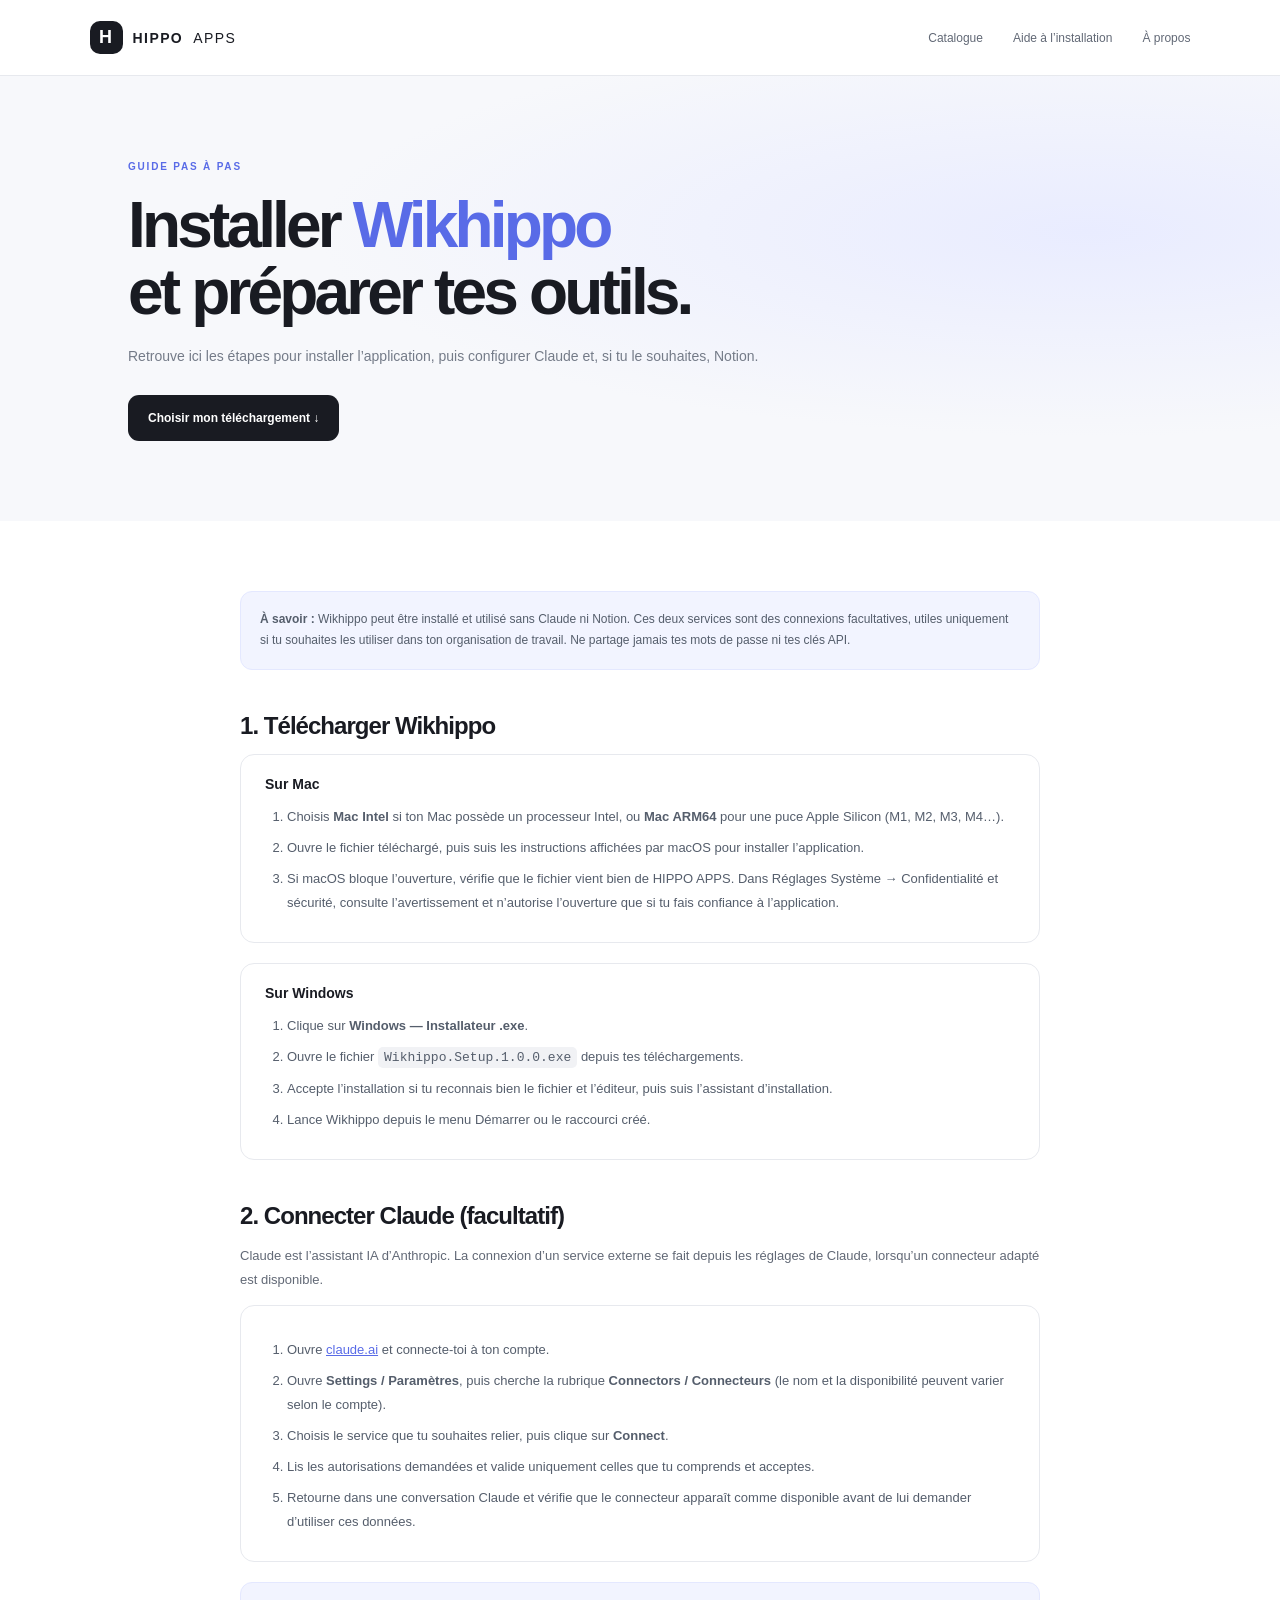
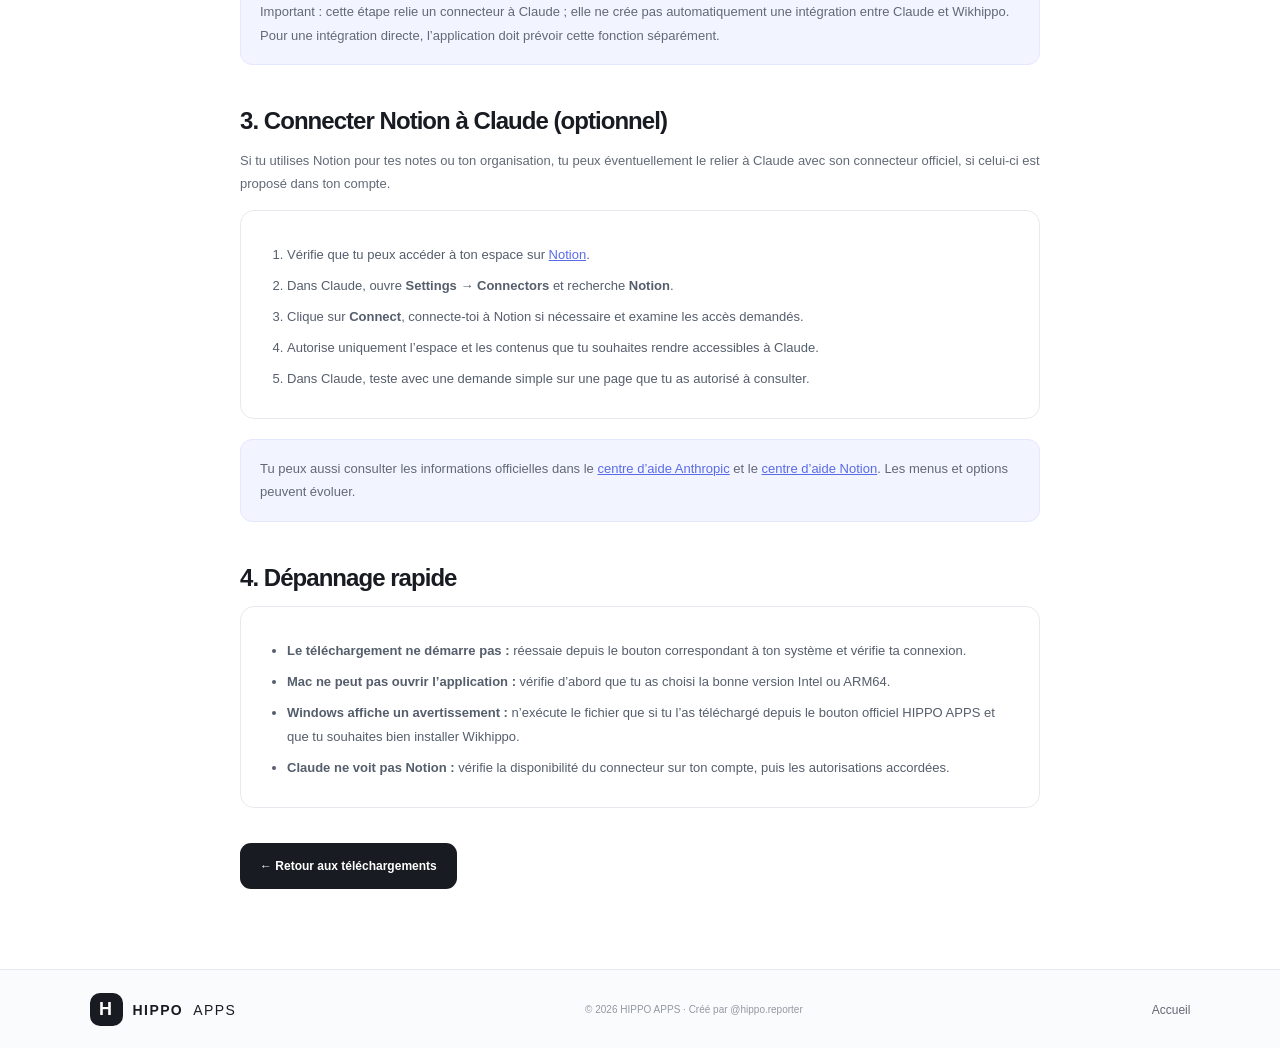
==== installation.html @ 36563f08 "Add files via upload" ====
<!doctype html><html lang="fr"><head><meta charset="utf-8"><meta name="viewport" content="width=device-width,initial-scale=1"><meta name="theme-color" content="#f6f7f9"><meta name="description" content="Guide d’installation de Wikhippo et de connexion facultative à Claude et Notion."><title>Aide à l’installation — HIPPO APPS</title><link rel="icon" href="assets/favicon.svg"><link rel="stylesheet" href="styles.css"></head><body>
<header><a class="brand" href="index.html"><i>H</i> HIPPO <b>APPS</b></a><nav><a href="index.html#catalogue">Catalogue</a><a href="installation.html">Aide à l’installation</a><a href="index.html#apropos">À propos</a></nav><button id="menu" aria-label="Menu">☰</button></header>
<main class="help-page"><section class="help-hero"><label>GUIDE PAS À PAS</label><h1>Installer <em>Wikhippo</em><br>et préparer tes outils.</h1><p>Retrouve ici les étapes pour installer l’application, puis configurer Claude et, si tu le souhaites, Notion.</p><a class="cta" href="index.html#catalogue">Choisir mon téléchargement ↓</a></section>
<section class="help-content"><div class="help-note"><strong>À savoir :</strong> Wikhippo peut être installé et utilisé sans Claude ni Notion. Ces deux services sont des connexions facultatives, utiles uniquement si tu souhaites les utiliser dans ton organisation de travail. Ne partage jamais tes mots de passe ni tes clés API.</div>
<h2>1. Télécharger Wikhippo</h2><div class="help-step"><b>Sur Mac</b><ol><li>Choisis <strong>Mac Intel</strong> si ton Mac possède un processeur Intel, ou <strong>Mac ARM64</strong> pour une puce Apple Silicon (M1, M2, M3, M4…).</li><li>Ouvre le fichier téléchargé, puis suis les instructions affichées par macOS pour installer l’application.</li><li>Si macOS bloque l’ouverture, vérifie que le fichier vient bien de HIPPO APPS. Dans Réglages Système → Confidentialité et sécurité, consulte l’avertissement et n’autorise l’ouverture que si tu fais confiance à l’application.</li></ol></div><div class="help-step"><b>Sur Windows</b><ol><li>Clique sur <strong>Windows — Installateur .exe</strong>.</li><li>Ouvre le fichier <code>Wikhippo.Setup.1.0.0.exe</code> depuis tes téléchargements.</li><li>Accepte l’installation si tu reconnais bien le fichier et l’éditeur, puis suis l’assistant d’installation.</li><li>Lance Wikhippo depuis le menu Démarrer ou le raccourci créé.</li></ol></div>
<h2>2. Connecter Claude (facultatif)</h2><p>Claude est l’assistant IA d’Anthropic. La connexion d’un service externe se fait depuis les réglages de Claude, lorsqu’un connecteur adapté est disponible.</p><div class="help-step"><ol><li>Ouvre <a href="https://claude.ai/" target="_blank" rel="noopener">claude.ai</a> et connecte-toi à ton compte.</li><li>Ouvre <strong>Settings / Paramètres</strong>, puis cherche la rubrique <strong>Connectors / Connecteurs</strong> (le nom et la disponibilité peuvent varier selon le compte).</li><li>Choisis le service que tu souhaites relier, puis clique sur <strong>Connect</strong>.</li><li>Lis les autorisations demandées et valide uniquement celles que tu comprends et acceptes.</li><li>Retourne dans une conversation Claude et vérifie que le connecteur apparaît comme disponible avant de lui demander d’utiliser ces données.</li></ol></div><p class="help-note">Important : cette étape relie un connecteur à Claude ; elle ne crée pas automatiquement une intégration entre Claude et Wikhippo. Pour une intégration directe, l’application doit prévoir cette fonction séparément.</p>
<h2>3. Connecter Notion à Claude (optionnel)</h2><p>Si tu utilises Notion pour tes notes ou ton organisation, tu peux éventuellement le relier à Claude avec son connecteur officiel, si celui-ci est proposé dans ton compte.</p><div class="help-step"><ol><li>Vérifie que tu peux accéder à ton espace sur <a href="https://www.notion.so/" target="_blank" rel="noopener">Notion</a>.</li><li>Dans Claude, ouvre <strong>Settings → Connectors</strong> et recherche <strong>Notion</strong>.</li><li>Clique sur <strong>Connect</strong>, connecte-toi à Notion si nécessaire et examine les accès demandés.</li><li>Autorise uniquement l’espace et les contenus que tu souhaites rendre accessibles à Claude.</li><li>Dans Claude, teste avec une demande simple sur une page que tu as autorisé à consulter.</li></ol></div><p class="help-note">Tu peux aussi consulter les informations officielles dans le <a href="https://support.anthropic.com/" target="_blank" rel="noopener">centre d’aide Anthropic</a> et le <a href="https://www.notion.so/help" target="_blank" rel="noopener">centre d’aide Notion</a>. Les menus et options peuvent évoluer.</p>
<h2>4. Dépannage rapide</h2><div class="help-step"><ul><li><strong>Le téléchargement ne démarre pas :</strong> réessaie depuis le bouton correspondant à ton système et vérifie ta connexion.</li><li><strong>Mac ne peut pas ouvrir l’application :</strong> vérifie d’abord que tu as choisi la bonne version Intel ou ARM64.</li><li><strong>Windows affiche un avertissement :</strong> n’exécute le fichier que si tu l’as téléchargé depuis le bouton officiel HIPPO APPS et que tu souhaites bien installer Wikhippo.</li><li><strong>Claude ne voit pas Notion :</strong> vérifie la disponibilité du connecteur sur ton compte, puis les autorisations accordées.</li></ul></div>
<div class="help-bottom"><a class="cta" href="index.html#catalogue">← Retour aux téléchargements</a></div></section></main>
<footer><a class="brand" href="index.html"><i>H</i> HIPPO <b>APPS</b></a><span>© <span id="year"></span> HIPPO APPS · Créé par @hippo.reporter</span><a href="index.html">Accueil</a></footer><script>document.querySelector('#year').textContent=new Date().getFullYear();document.querySelector('#menu').onclick=()=>document.querySelector('nav').classList.toggle('open');</script></body></html>
---- styles.css ----
:root{--ink:#191b22;--muted:#747b88;--line:#e7e9ee;--blue:#596be7;--bg:#f6f7f9;font-family:Inter,-apple-system,BlinkMacSystemFont,"Segoe UI",sans-serif;color:var(--ink)}*{box-sizing:border-box}body{margin:0;background:#fff}header{height:76px;padding:0 7%;display:flex;align-items:center;justify-content:space-between;border-bottom:1px solid var(--line);position:sticky;top:0;background:#ffffffed;backdrop-filter:blur(12px);z-index:4}.brand{color:var(--ink);font-size:14px;letter-spacing:.1em;font-weight:800;text-decoration:none;display:flex;align-items:center;gap:10px}.brand b{font-weight:400}.brand i{font-style:normal;background:var(--ink);color:#fff;border-radius:10px;width:33px;height:33px;display:grid;place-items:center;font-size:18px}nav{display:flex;gap:30px}nav a,footer>a{font-size:12px;color:#626976;text-decoration:none}nav a:hover,footer a:hover{color:var(--blue)}#menu{display:none;border:0;background:none;font-size:22px}.hero{padding:85px 10%;min-height:555px;display:grid;grid-template-columns:1fr 1fr;align-items:center;gap:5%;background:radial-gradient(ellipse at 80% 45%,#e9ecff,transparent 48%),linear-gradient(120deg,#fafbfc,#f1f3f8)}label{font-size:10px;font-weight:800;letter-spacing:.18em;color:var(--blue)}.hero h1{font-size:clamp(45px,5vw,70px);line-height:1.02;letter-spacing:-.065em;margin:20px 0}.hero h1 em{font-style:normal;color:var(--blue)}.hero p{font-size:15px;line-height:1.8;color:var(--muted);max-width:470px;margin-bottom:28px}.cta{display:inline-flex;gap:30px;background:var(--ink);color:white;text-decoration:none;padding:16px 20px;border-radius:11px;font-size:12px;font-weight:700}.cta:hover{background:var(--blue)}.hero small{display:block;color:#858b96;font-size:10px;margin-top:23px}.visual{height:330px;display:grid;place-items:center;position:relative}.mock{width:min(380px,95%);background:white;border:1px solid #e2e5ee;border-radius:18px;padding:0 18px 20px;box-shadow:0 25px 70px #303b7025;transform:rotate(-4deg)}.dots{height:45px;border-bottom:1px solid #eee;display:flex;align-items:center;color:#d2d5dd;font-size:9px}.dots span{margin:auto;color:#969ba7;letter-spacing:.15em}.mocktile{margin-top:18px;background:#eef0ff;border-radius:13px;padding:22px;display:flex;flex-direction:column;gap:8px}.mocktile i{font-style:normal;background:var(--blue);color:white;width:38px;height:38px;border-radius:11px;display:grid;place-items:center;font-size:20px;font-weight:bold}.mocktile b{font-size:13px}.mocktile small{color:#858b99}.mockrow{display:flex;gap:12px;margin-top:12px}.mockrow span{flex:1;padding:17px 10px;background:#f5f6f9;border-radius:10px;font-size:11px;font-weight:700}.tag{position:absolute;right:0;top:35px;background:#fff;color:#26966d;padding:12px 16px;border-radius:11px;box-shadow:0 10px 30px #2222;font-size:11px;font-weight:bold}.catalog{padding:85px 10%}.heading{display:flex;justify-content:space-between;align-items:end;gap:20px}.heading h2,.about h2{font-size:36px;letter-spacing:-.05em;margin:12px 0 8px}.heading p,.about p{font-size:13px;color:var(--muted);line-height:1.7;margin:0}.heading input{width:280px;padding:14px;border:1px solid var(--line);border-radius:10px;font:inherit;font-size:12px}.filters{display:flex;gap:8px;margin:32px 0 22px}.filters button{background:white;border:1px solid var(--line);border-radius:25px;padding:9px 15px;font-size:11px;color:#6c7380;cursor:pointer}.filters button.active,.filters button:hover{background:var(--ink);color:white}.grid{display:grid;grid-template-columns:repeat(3,1fr);gap:17px}.card{border:1px solid var(--line);border-radius:17px;padding:21px;min-height:255px;display:flex;flex-direction:column;transition:.2s}.card:hover{transform:translateY(-4px);box-shadow:0 15px 35px #2221}.cardtop{display:flex;justify-content:space-between}.appicon{width:50px;height:50px;border-radius:14px;background:#eef0ff;color:var(--blue);display:grid;place-items:center;font-size:22px;font-weight:800;overflow:hidden}.appicon img{width:100%;height:100%;object-fit:cover}.free{font-size:9px;color:#26966d;background:#eaf8f1;padding:6px 9px;border-radius:20px;height:max-content;font-weight:700}.card h3{font-size:17px;margin:18px 0 7px}.card p{font-size:11px;line-height:1.7;color:var(--muted);flex:1}.meta{font-size:10px;color:#9298a2;margin:8px 0 15px}.actions{display:flex;gap:8px}.actions button{flex:1;border:0;padding:11px;border-radius:8px;font-size:10px;font-weight:700;cursor:pointer}.details{background:#f0f1f5;color:#333}.download{background:var(--blue);color:white}.benefits{display:grid;grid-template-columns:repeat(3,1fr);gap:25px;padding:32px 10%;background:#f7f8fa;border-block:1px solid var(--line)}.benefits div{display:grid;grid-template-columns:35px 1fr;align-items:center;font-size:17px;color:var(--blue)}.benefits b{font-size:12px;color:var(--ink)}.benefits small{grid-column:2;font-size:10px;color:var(--muted);margin-top:4px}.about{padding:80px 10%;display:grid;grid-template-columns:85px 1fr auto;gap:28px;align-items:center}.bigicon{width:75px;height:75px;border-radius:22px;background:var(--ink);color:white;display:grid;place-items:center;font-size:38px;font-weight:800}.about p{max-width:520px;margin-top:12px}.about>a{font-size:11px;color:var(--blue);font-weight:700;text-decoration:none;white-space:nowrap}footer{padding:22px 7%;min-height:80px;background:#fafbfc;border-top:1px solid var(--line);display:flex;justify-content:space-between;align-items:center;gap:15px}footer span{font-size:10px;color:#9298a2}dialog{border:0;border-radius:18px;padding:30px;width:min(510px,calc(100% - 25px));box-shadow:0 25px 80px #1115}dialog::backdrop{background:#12182788;backdrop-filter:blur(4px)}.close{float:right;border:0;border-radius:50%;width:30px;height:30px;font-size:20px;cursor:pointer}.detailhead{display:flex;gap:15px;align-items:center;margin:20px 0}.detailhead h2{margin:0 0 5px}.detailhead p,.note{font-size:11px;color:var(--muted)}.detailtext{font-size:13px;line-height:1.8;color:#626a77}.downloads{display:grid;grid-template-columns:1fr 1fr;gap:10px;margin-top:20px}.downloads a{padding:14px;text-align:center;border-radius:9px;background:var(--blue);color:white;text-decoration:none;font-size:11px;font-weight:700}.downloads a.disabled{background:#eee;color:#999;pointer-events:none}@media(max-width:800px){.hero{grid-template-columns:1fr;padding:60px 7%}.visual{height:260px}.heading{align-items:start;flex-direction:column}.heading input{width:100%}.grid{grid-template-columns:repeat(2,1fr)}.about{grid-template-columns:75px 1fr}.about>a{grid-column:2}}@media(max-width:560px){header{height:65px}#menu{display:block}nav{display:none;position:absolute;top:64px;left:0;right:0;background:white;padding:20px 7%;flex-direction:column}nav.open{display:flex}.hero{padding:55px 7%}.hero h1{font-size:48px}.catalog{padding:60px 6%}.grid{grid-template-columns:1fr}.benefits{grid-template-columns:1fr;padding:28px 7%}.about{grid-template-columns:1fr;padding:55px 7%}.about>a{grid-column:auto}footer{padding:20px 7%;flex-wrap:wrap}footer span{width:100%;order:3}.downloads{grid-template-columns:1fr}}
/* Wikhippo branding, direct downloads and installation guide */
.appicon img{display:block;width:100%;height:100%;object-fit:cover;border-radius:inherit}.bigicon{overflow:hidden;background:#f0f1f5}.bigicon img{width:100%;height:100%;object-fit:cover}.help-cta{display:inline-block;margin:18px 0 0 15px;color:var(--blue);font-size:12px;font-weight:700;text-decoration:none}.downloads-three{grid-template-columns:repeat(3,1fr)}.downloads-three a{min-height:112px;display:flex;flex-direction:column;align-items:center;justify-content:center;gap:6px}.downloads-three a small{font-size:9px;font-weight:500;opacity:.85}.platform-icon{font-size:25px;line-height:1}.windows-mark{width:24px;height:24px;display:grid;grid-template-columns:1fr 1fr;grid-template-rows:1fr 1fr;gap:2px;transform:skewY(-5deg)}.windows-mark i{display:block;background:currentColor;opacity:.95}.downloads a .windows-mark{color:white}.help-page{background:#fff}.help-hero{padding:80px 10%;background:radial-gradient(ellipse at 85% 35%,#e9ecff,transparent 50%),#f7f8fb}.help-hero h1{font-size:clamp(42px,6vw,64px);line-height:1.05;letter-spacing:-.06em;margin:18px 0}.help-hero h1 em{font-style:normal;color:var(--blue)}.help-hero p{max-width:650px;color:var(--muted);font-size:14px;line-height:1.8;margin-bottom:25px}.help-content{max-width:850px;margin:0 auto;padding:55px 25px 80px}.help-content h2{font-size:24px;letter-spacing:-.04em;margin:42px 0 14px}.help-content p{font-size:13px;line-height:1.8;color:#626976}.help-step{border:1px solid var(--line);border-radius:14px;padding:20px 24px;margin:14px 0 20px;background:#fff}.help-step>b{font-size:14px}.help-step ol,.help-step ul{padding-left:22px;margin:12px 0 0}.help-step li{font-size:13px;line-height:1.85;color:#555e6c;margin:7px 0}.help-step a,.help-content a:not(.cta){color:var(--blue)}.help-note{padding:17px 19px;background:#f2f4ff;border:1px solid #e4e8ff;border-radius:12px;color:#555e6c;font-size:12px;line-height:1.8;margin:15px 0}.help-bottom{margin-top:35px}.help-bottom .cta{display:inline-flex}.help-content code{background:#f1f2f5;padding:3px 6px;border-radius:5px}@media(max-width:650px){.downloads-three{grid-template-columns:1fr}.help-hero{padding:55px 7%}.help-content{padding:35px 7%}.help-content h2{font-size:21px}.help-cta{display:block;margin:17px 0 0}.downloads-three a{min-height:90px}}
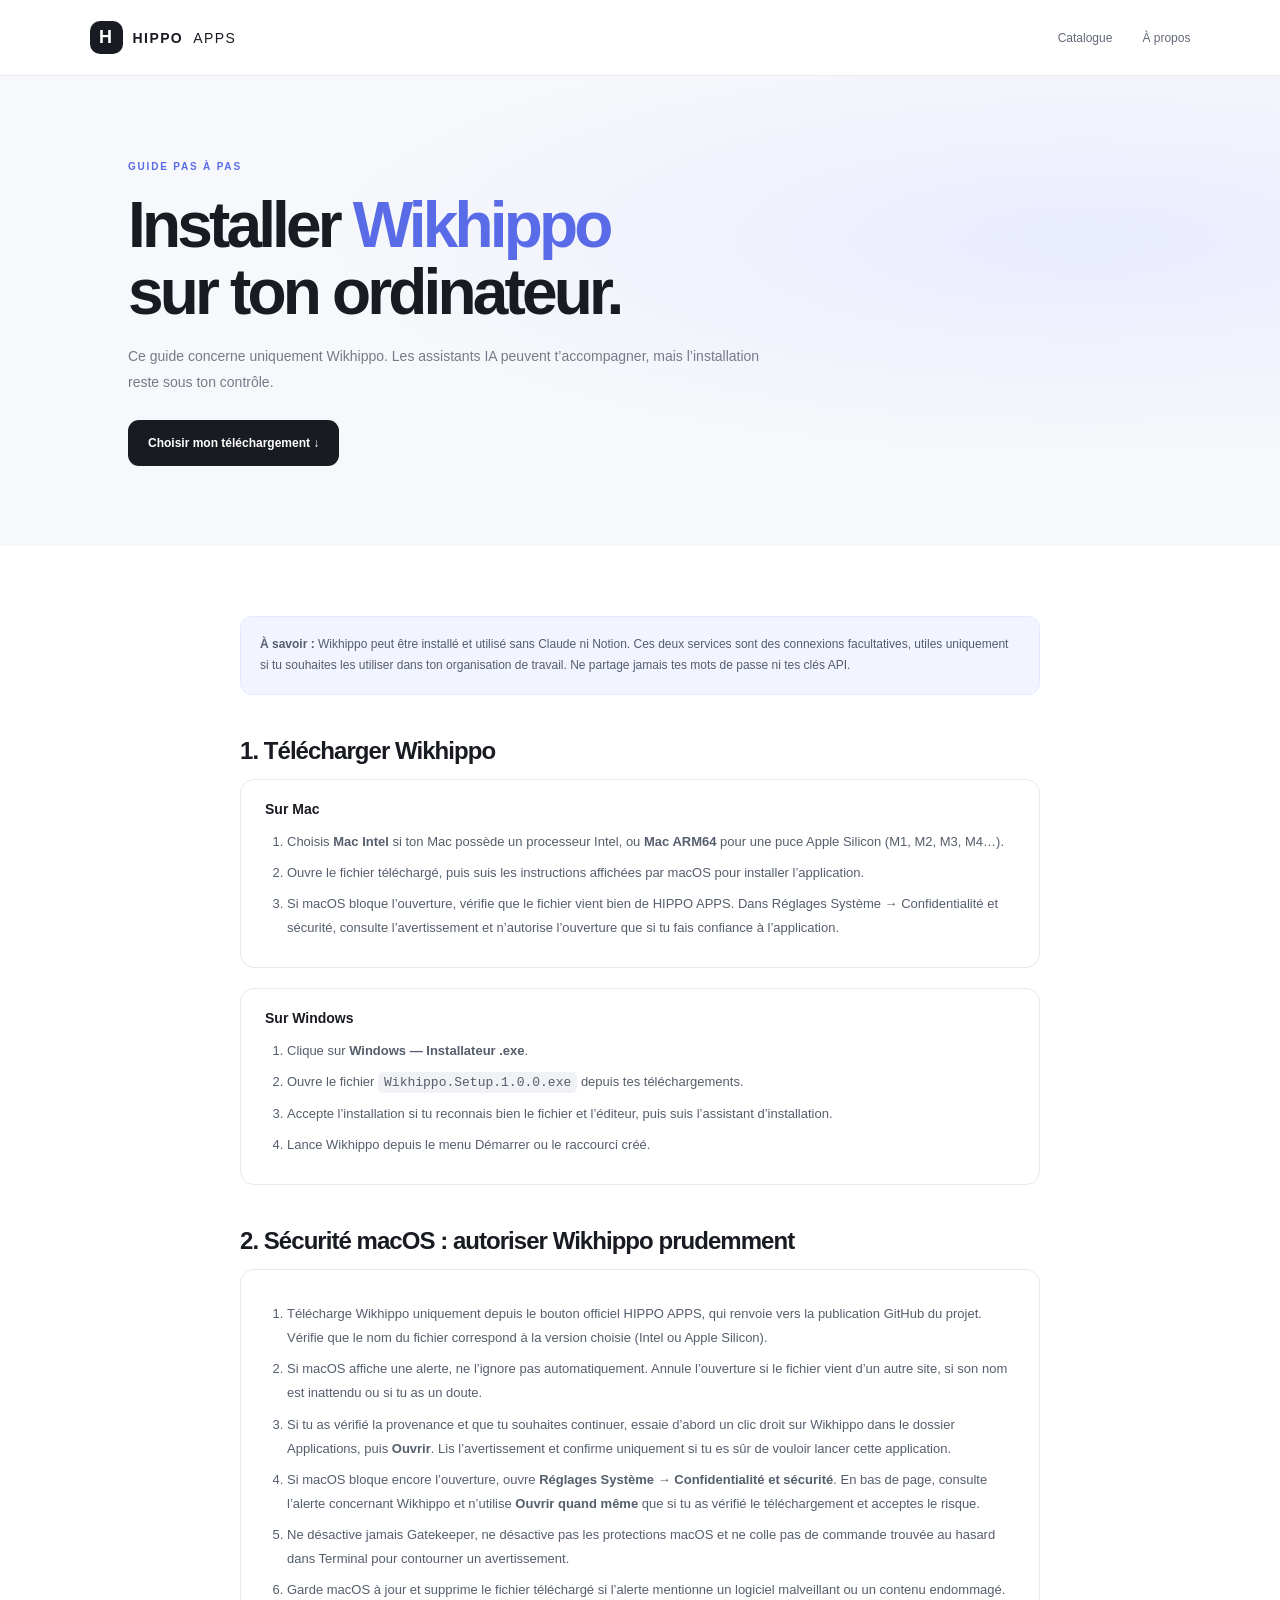
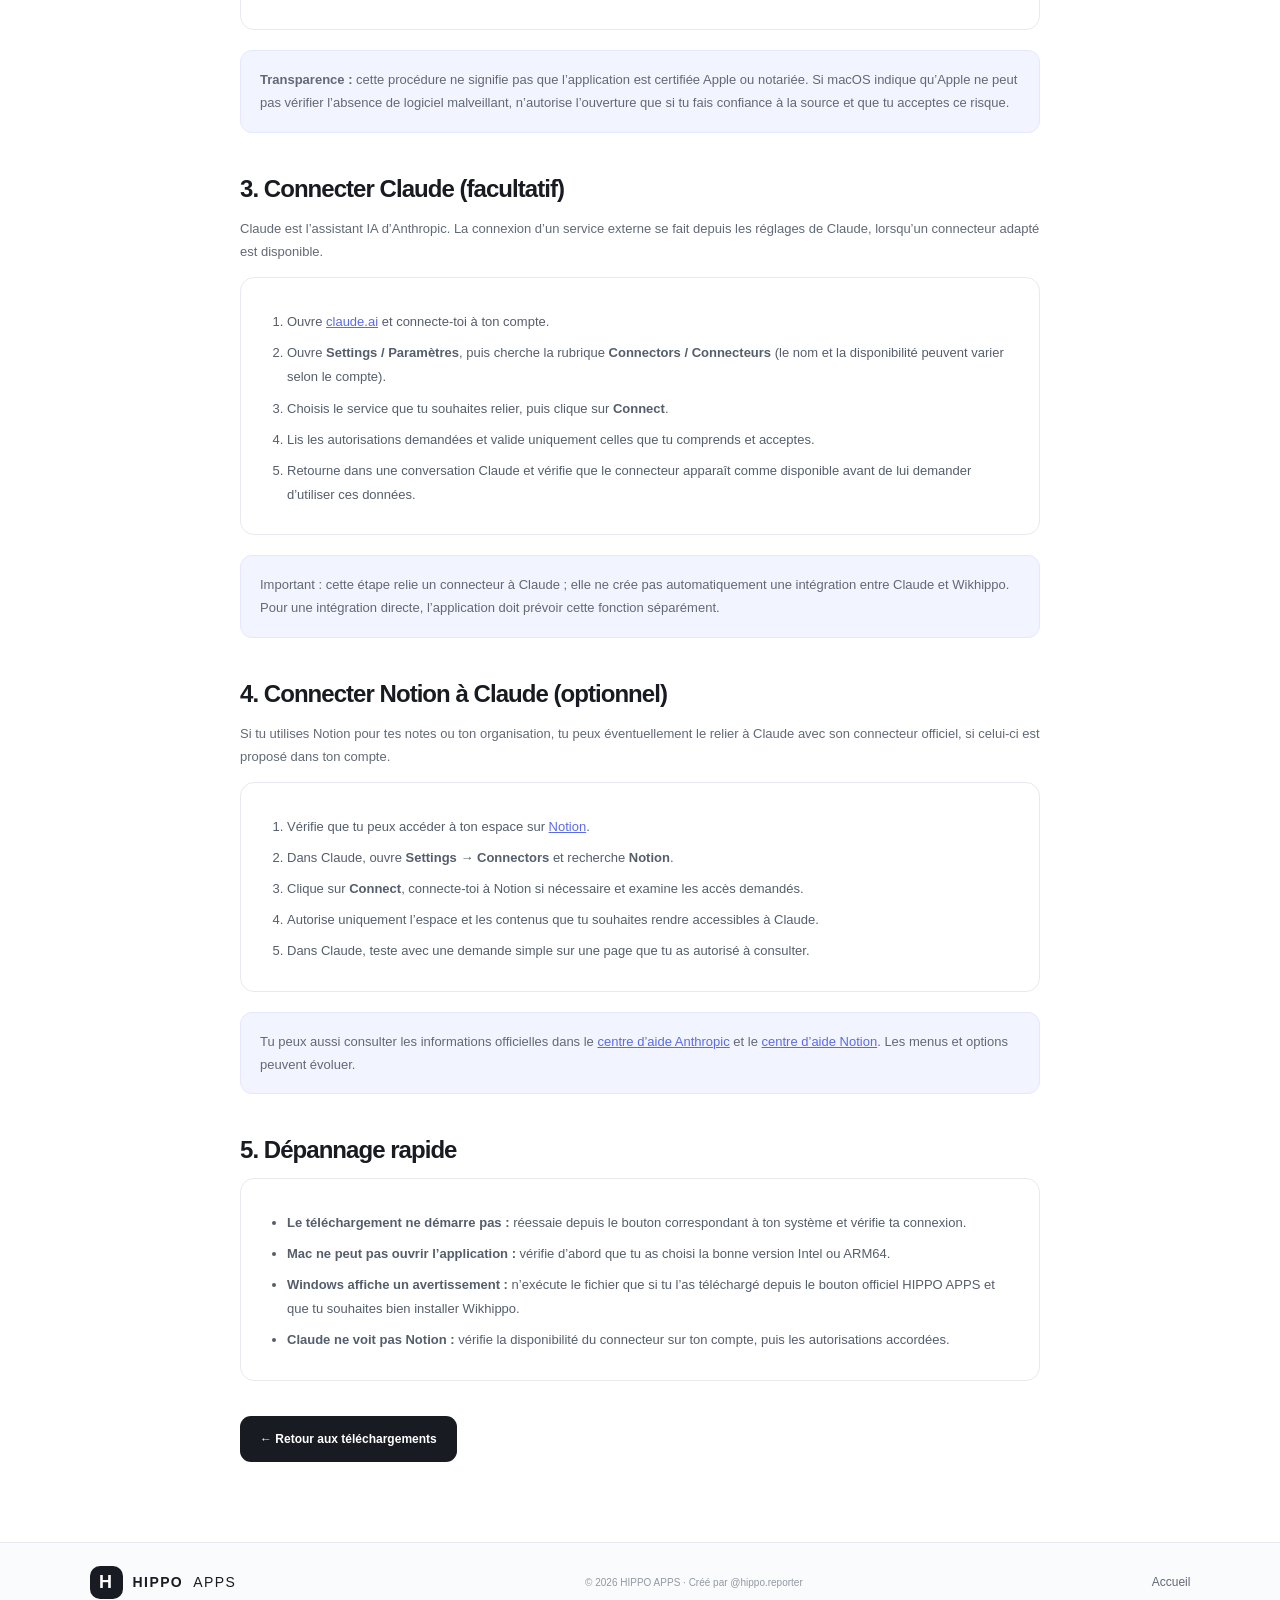
==== commit 110173aa: "Add files via upload" ====
--- a/installation.html
+++ b/installation.html
@@ -1,10 +1,10 @@
-<!doctype html><html lang="fr"><head><meta charset="utf-8"><meta name="viewport" content="width=device-width,initial-scale=1"><meta name="theme-color" content="#f6f7f9"><meta name="description" content="Guide d’installation de Wikhippo et de connexion facultative à Claude et Notion."><title>Aide à l’installation — HIPPO APPS</title><link rel="icon" href="assets/favicon.svg"><link rel="stylesheet" href="styles.css"></head><body>
-<header><a class="brand" href="index.html"><i>H</i> HIPPO <b>APPS</b></a><nav><a href="index.html#catalogue">Catalogue</a><a href="installation.html">Aide à l’installation</a><a href="index.html#apropos">À propos</a></nav><button id="menu" aria-label="Menu">☰</button></header>
-<main class="help-page"><section class="help-hero"><label>GUIDE PAS À PAS</label><h1>Installer <em>Wikhippo</em><br>et préparer tes outils.</h1><p>Retrouve ici les étapes pour installer l’application, puis configurer Claude et, si tu le souhaites, Notion.</p><a class="cta" href="index.html#catalogue">Choisir mon téléchargement ↓</a></section>
+<!doctype html><html lang="fr"><head><meta charset="utf-8"><meta name="viewport" content="width=device-width,initial-scale=1"><meta name="theme-color" content="#f6f7f9"><meta name="description" content="Guide d’installation de Wikhippo et de connexion facultative à Claude et Notion."><title>Guide Wikhippo — HIPPO APPS</title><link rel="icon" href="assets/favicon.svg"><link rel="stylesheet" href="styles.css"></head><body>
+<header><a class="brand" href="index.html"><i>H</i> HIPPO <b>APPS</b></a><nav><a href="index.html#catalogue">Catalogue</a><a href="index.html#apropos">À propos</a></nav><button id="menu" aria-label="Menu">☰</button></header>
+<main class="help-page"><section class="help-hero"><label>GUIDE PAS À PAS</label><h1>Installer <em>Wikhippo</em><br>sur ton ordinateur.</h1><p>Ce guide concerne uniquement Wikhippo. Les assistants IA peuvent t’accompagner, mais l’installation reste sous ton contrôle.</p><a class="cta" href="index.html#catalogue">Choisir mon téléchargement ↓</a></section>
 <section class="help-content"><div class="help-note"><strong>À savoir :</strong> Wikhippo peut être installé et utilisé sans Claude ni Notion. Ces deux services sont des connexions facultatives, utiles uniquement si tu souhaites les utiliser dans ton organisation de travail. Ne partage jamais tes mots de passe ni tes clés API.</div>
 <h2>1. Télécharger Wikhippo</h2><div class="help-step"><b>Sur Mac</b><ol><li>Choisis <strong>Mac Intel</strong> si ton Mac possède un processeur Intel, ou <strong>Mac ARM64</strong> pour une puce Apple Silicon (M1, M2, M3, M4…).</li><li>Ouvre le fichier téléchargé, puis suis les instructions affichées par macOS pour installer l’application.</li><li>Si macOS bloque l’ouverture, vérifie que le fichier vient bien de HIPPO APPS. Dans Réglages Système → Confidentialité et sécurité, consulte l’avertissement et n’autorise l’ouverture que si tu fais confiance à l’application.</li></ol></div><div class="help-step"><b>Sur Windows</b><ol><li>Clique sur <strong>Windows — Installateur .exe</strong>.</li><li>Ouvre le fichier <code>Wikhippo.Setup.1.0.0.exe</code> depuis tes téléchargements.</li><li>Accepte l’installation si tu reconnais bien le fichier et l’éditeur, puis suis l’assistant d’installation.</li><li>Lance Wikhippo depuis le menu Démarrer ou le raccourci créé.</li></ol></div>
-<h2>2. Connecter Claude (facultatif)</h2><p>Claude est l’assistant IA d’Anthropic. La connexion d’un service externe se fait depuis les réglages de Claude, lorsqu’un connecteur adapté est disponible.</p><div class="help-step"><ol><li>Ouvre <a href="https://claude.ai/" target="_blank" rel="noopener">claude.ai</a> et connecte-toi à ton compte.</li><li>Ouvre <strong>Settings / Paramètres</strong>, puis cherche la rubrique <strong>Connectors / Connecteurs</strong> (le nom et la disponibilité peuvent varier selon le compte).</li><li>Choisis le service que tu souhaites relier, puis clique sur <strong>Connect</strong>.</li><li>Lis les autorisations demandées et valide uniquement celles que tu comprends et acceptes.</li><li>Retourne dans une conversation Claude et vérifie que le connecteur apparaît comme disponible avant de lui demander d’utiliser ces données.</li></ol></div><p class="help-note">Important : cette étape relie un connecteur à Claude ; elle ne crée pas automatiquement une intégration entre Claude et Wikhippo. Pour une intégration directe, l’application doit prévoir cette fonction séparément.</p>
-<h2>3. Connecter Notion à Claude (optionnel)</h2><p>Si tu utilises Notion pour tes notes ou ton organisation, tu peux éventuellement le relier à Claude avec son connecteur officiel, si celui-ci est proposé dans ton compte.</p><div class="help-step"><ol><li>Vérifie que tu peux accéder à ton espace sur <a href="https://www.notion.so/" target="_blank" rel="noopener">Notion</a>.</li><li>Dans Claude, ouvre <strong>Settings → Connectors</strong> et recherche <strong>Notion</strong>.</li><li>Clique sur <strong>Connect</strong>, connecte-toi à Notion si nécessaire et examine les accès demandés.</li><li>Autorise uniquement l’espace et les contenus que tu souhaites rendre accessibles à Claude.</li><li>Dans Claude, teste avec une demande simple sur une page que tu as autorisé à consulter.</li></ol></div><p class="help-note">Tu peux aussi consulter les informations officielles dans le <a href="https://support.anthropic.com/" target="_blank" rel="noopener">centre d’aide Anthropic</a> et le <a href="https://www.notion.so/help" target="_blank" rel="noopener">centre d’aide Notion</a>. Les menus et options peuvent évoluer.</p>
-<h2>4. Dépannage rapide</h2><div class="help-step"><ul><li><strong>Le téléchargement ne démarre pas :</strong> réessaie depuis le bouton correspondant à ton système et vérifie ta connexion.</li><li><strong>Mac ne peut pas ouvrir l’application :</strong> vérifie d’abord que tu as choisi la bonne version Intel ou ARM64.</li><li><strong>Windows affiche un avertissement :</strong> n’exécute le fichier que si tu l’as téléchargé depuis le bouton officiel HIPPO APPS et que tu souhaites bien installer Wikhippo.</li><li><strong>Claude ne voit pas Notion :</strong> vérifie la disponibilité du connecteur sur ton compte, puis les autorisations accordées.</li></ul></div>
+<h2>2. Sécurité macOS : autoriser Wikhippo prudemment</h2><div class="help-step"><ol><li>Télécharge Wikhippo uniquement depuis le bouton officiel HIPPO APPS, qui renvoie vers la publication GitHub du projet. Vérifie que le nom du fichier correspond à la version choisie (Intel ou Apple Silicon).</li><li>Si macOS affiche une alerte, ne l’ignore pas automatiquement. Annule l’ouverture si le fichier vient d’un autre site, si son nom est inattendu ou si tu as un doute.</li><li>Si tu as vérifié la provenance et que tu souhaites continuer, essaie d’abord un clic droit sur Wikhippo dans le dossier Applications, puis <strong>Ouvrir</strong>. Lis l’avertissement et confirme uniquement si tu es sûr de vouloir lancer cette application.</li><li>Si macOS bloque encore l’ouverture, ouvre <strong>Réglages Système → Confidentialité et sécurité</strong>. En bas de page, consulte l’alerte concernant Wikhippo et n’utilise <strong>Ouvrir quand même</strong> que si tu as vérifié le téléchargement et acceptes le risque.</li><li>Ne désactive jamais Gatekeeper, ne désactive pas les protections macOS et ne colle pas de commande trouvée au hasard dans Terminal pour contourner un avertissement.</li><li>Garde macOS à jour et supprime le fichier téléchargé si l’alerte mentionne un logiciel malveillant ou un contenu endommagé.</li></ol></div><p class="help-note"><strong>Transparence :</strong> cette procédure ne signifie pas que l’application est certifiée Apple ou notariée. Si macOS indique qu’Apple ne peut pas vérifier l’absence de logiciel malveillant, n’autorise l’ouverture que si tu fais confiance à la source et que tu acceptes ce risque.</p><h2>3. Connecter Claude (facultatif)</h2><p>Claude est l’assistant IA d’Anthropic. La connexion d’un service externe se fait depuis les réglages de Claude, lorsqu’un connecteur adapté est disponible.</p><div class="help-step"><ol><li>Ouvre <a href="https://claude.ai/" target="_blank" rel="noopener">claude.ai</a> et connecte-toi à ton compte.</li><li>Ouvre <strong>Settings / Paramètres</strong>, puis cherche la rubrique <strong>Connectors / Connecteurs</strong> (le nom et la disponibilité peuvent varier selon le compte).</li><li>Choisis le service que tu souhaites relier, puis clique sur <strong>Connect</strong>.</li><li>Lis les autorisations demandées et valide uniquement celles que tu comprends et acceptes.</li><li>Retourne dans une conversation Claude et vérifie que le connecteur apparaît comme disponible avant de lui demander d’utiliser ces données.</li></ol></div><p class="help-note">Important : cette étape relie un connecteur à Claude ; elle ne crée pas automatiquement une intégration entre Claude et Wikhippo. Pour une intégration directe, l’application doit prévoir cette fonction séparément.</p>
+<h2>4. Connecter Notion à Claude (optionnel)</h2><p>Si tu utilises Notion pour tes notes ou ton organisation, tu peux éventuellement le relier à Claude avec son connecteur officiel, si celui-ci est proposé dans ton compte.</p><div class="help-step"><ol><li>Vérifie que tu peux accéder à ton espace sur <a href="https://www.notion.so/" target="_blank" rel="noopener">Notion</a>.</li><li>Dans Claude, ouvre <strong>Settings → Connectors</strong> et recherche <strong>Notion</strong>.</li><li>Clique sur <strong>Connect</strong>, connecte-toi à Notion si nécessaire et examine les accès demandés.</li><li>Autorise uniquement l’espace et les contenus que tu souhaites rendre accessibles à Claude.</li><li>Dans Claude, teste avec une demande simple sur une page que tu as autorisé à consulter.</li></ol></div><p class="help-note">Tu peux aussi consulter les informations officielles dans le <a href="https://support.anthropic.com/" target="_blank" rel="noopener">centre d’aide Anthropic</a> et le <a href="https://www.notion.so/help" target="_blank" rel="noopener">centre d’aide Notion</a>. Les menus et options peuvent évoluer.</p>
+<h2>5. Dépannage rapide</h2><div class="help-step"><ul><li><strong>Le téléchargement ne démarre pas :</strong> réessaie depuis le bouton correspondant à ton système et vérifie ta connexion.</li><li><strong>Mac ne peut pas ouvrir l’application :</strong> vérifie d’abord que tu as choisi la bonne version Intel ou ARM64.</li><li><strong>Windows affiche un avertissement :</strong> n’exécute le fichier que si tu l’as téléchargé depuis le bouton officiel HIPPO APPS et que tu souhaites bien installer Wikhippo.</li><li><strong>Claude ne voit pas Notion :</strong> vérifie la disponibilité du connecteur sur ton compte, puis les autorisations accordées.</li></ul></div>
 <div class="help-bottom"><a class="cta" href="index.html#catalogue">← Retour aux téléchargements</a></div></section></main>
 <footer><a class="brand" href="index.html"><i>H</i> HIPPO <b>APPS</b></a><span>© <span id="year"></span> HIPPO APPS · Créé par @hippo.reporter</span><a href="index.html">Accueil</a></footer><script>document.querySelector('#year').textContent=new Date().getFullYear();document.querySelector('#menu').onclick=()=>document.querySelector('nav').classList.toggle('open');</script></body></html>
--- a/styles.css
+++ b/styles.css
@@ -1,3 +1,15 @@
 :root{--ink:#191b22;--muted:#747b88;--line:#e7e9ee;--blue:#596be7;--bg:#f6f7f9;font-family:Inter,-apple-system,BlinkMacSystemFont,"Segoe UI",sans-serif;color:var(--ink)}*{box-sizing:border-box}body{margin:0;background:#fff}header{height:76px;padding:0 7%;display:flex;align-items:center;justify-content:space-between;border-bottom:1px solid var(--line);position:sticky;top:0;background:#ffffffed;backdrop-filter:blur(12px);z-index:4}.brand{color:var(--ink);font-size:14px;letter-spacing:.1em;font-weight:800;text-decoration:none;display:flex;align-items:center;gap:10px}.brand b{font-weight:400}.brand i{font-style:normal;background:var(--ink);color:#fff;border-radius:10px;width:33px;height:33px;display:grid;place-items:center;font-size:18px}nav{display:flex;gap:30px}nav a,footer>a{font-size:12px;color:#626976;text-decoration:none}nav a:hover,footer a:hover{color:var(--blue)}#menu{display:none;border:0;background:none;font-size:22px}.hero{padding:85px 10%;min-height:555px;display:grid;grid-template-columns:1fr 1fr;align-items:center;gap:5%;background:radial-gradient(ellipse at 80% 45%,#e9ecff,transparent 48%),linear-gradient(120deg,#fafbfc,#f1f3f8)}label{font-size:10px;font-weight:800;letter-spacing:.18em;color:var(--blue)}.hero h1{font-size:clamp(45px,5vw,70px);line-height:1.02;letter-spacing:-.065em;margin:20px 0}.hero h1 em{font-style:normal;color:var(--blue)}.hero p{font-size:15px;line-height:1.8;color:var(--muted);max-width:470px;margin-bottom:28px}.cta{display:inline-flex;gap:30px;background:var(--ink);color:white;text-decoration:none;padding:16px 20px;border-radius:11px;font-size:12px;font-weight:700}.cta:hover{background:var(--blue)}.hero small{display:block;color:#858b96;font-size:10px;margin-top:23px}.visual{height:330px;display:grid;place-items:center;position:relative}.mock{width:min(380px,95%);background:white;border:1px solid #e2e5ee;border-radius:18px;padding:0 18px 20px;box-shadow:0 25px 70px #303b7025;transform:rotate(-4deg)}.dots{height:45px;border-bottom:1px solid #eee;display:flex;align-items:center;color:#d2d5dd;font-size:9px}.dots span{margin:auto;color:#969ba7;letter-spacing:.15em}.mocktile{margin-top:18px;background:#eef0ff;border-radius:13px;padding:22px;display:flex;flex-direction:column;gap:8px}.mocktile i{font-style:normal;background:var(--blue);color:white;width:38px;height:38px;border-radius:11px;display:grid;place-items:center;font-size:20px;font-weight:bold}.mocktile b{font-size:13px}.mocktile small{color:#858b99}.mockrow{display:flex;gap:12px;margin-top:12px}.mockrow span{flex:1;padding:17px 10px;background:#f5f6f9;border-radius:10px;font-size:11px;font-weight:700}.tag{position:absolute;right:0;top:35px;background:#fff;color:#26966d;padding:12px 16px;border-radius:11px;box-shadow:0 10px 30px #2222;font-size:11px;font-weight:bold}.catalog{padding:85px 10%}.heading{display:flex;justify-content:space-between;align-items:end;gap:20px}.heading h2,.about h2{font-size:36px;letter-spacing:-.05em;margin:12px 0 8px}.heading p,.about p{font-size:13px;color:var(--muted);line-height:1.7;margin:0}.heading input{width:280px;padding:14px;border:1px solid var(--line);border-radius:10px;font:inherit;font-size:12px}.filters{display:flex;gap:8px;margin:32px 0 22px}.filters button{background:white;border:1px solid var(--line);border-radius:25px;padding:9px 15px;font-size:11px;color:#6c7380;cursor:pointer}.filters button.active,.filters button:hover{background:var(--ink);color:white}.grid{display:grid;grid-template-columns:repeat(3,1fr);gap:17px}.card{border:1px solid var(--line);border-radius:17px;padding:21px;min-height:255px;display:flex;flex-direction:column;transition:.2s}.card:hover{transform:translateY(-4px);box-shadow:0 15px 35px #2221}.cardtop{display:flex;justify-content:space-between}.appicon{width:50px;height:50px;border-radius:14px;background:#eef0ff;color:var(--blue);display:grid;place-items:center;font-size:22px;font-weight:800;overflow:hidden}.appicon img{width:100%;height:100%;object-fit:cover}.free{font-size:9px;color:#26966d;background:#eaf8f1;padding:6px 9px;border-radius:20px;height:max-content;font-weight:700}.card h3{font-size:17px;margin:18px 0 7px}.card p{font-size:11px;line-height:1.7;color:var(--muted);flex:1}.meta{font-size:10px;color:#9298a2;margin:8px 0 15px}.actions{display:flex;gap:8px}.actions button{flex:1;border:0;padding:11px;border-radius:8px;font-size:10px;font-weight:700;cursor:pointer}.details{background:#f0f1f5;color:#333}.download{background:var(--blue);color:white}.benefits{display:grid;grid-template-columns:repeat(3,1fr);gap:25px;padding:32px 10%;background:#f7f8fa;border-block:1px solid var(--line)}.benefits div{display:grid;grid-template-columns:35px 1fr;align-items:center;font-size:17px;color:var(--blue)}.benefits b{font-size:12px;color:var(--ink)}.benefits small{grid-column:2;font-size:10px;color:var(--muted);margin-top:4px}.about{padding:80px 10%;display:grid;grid-template-columns:85px 1fr auto;gap:28px;align-items:center}.bigicon{width:75px;height:75px;border-radius:22px;background:var(--ink);color:white;display:grid;place-items:center;font-size:38px;font-weight:800}.about p{max-width:520px;margin-top:12px}.about>a{font-size:11px;color:var(--blue);font-weight:700;text-decoration:none;white-space:nowrap}footer{padding:22px 7%;min-height:80px;background:#fafbfc;border-top:1px solid var(--line);display:flex;justify-content:space-between;align-items:center;gap:15px}footer span{font-size:10px;color:#9298a2}dialog{border:0;border-radius:18px;padding:30px;width:min(510px,calc(100% - 25px));box-shadow:0 25px 80px #1115}dialog::backdrop{background:#12182788;backdrop-filter:blur(4px)}.close{float:right;border:0;border-radius:50%;width:30px;height:30px;font-size:20px;cursor:pointer}.detailhead{display:flex;gap:15px;align-items:center;margin:20px 0}.detailhead h2{margin:0 0 5px}.detailhead p,.note{font-size:11px;color:var(--muted)}.detailtext{font-size:13px;line-height:1.8;color:#626a77}.downloads{display:grid;grid-template-columns:1fr 1fr;gap:10px;margin-top:20px}.downloads a{padding:14px;text-align:center;border-radius:9px;background:var(--blue);color:white;text-decoration:none;font-size:11px;font-weight:700}.downloads a.disabled{background:#eee;color:#999;pointer-events:none}@media(max-width:800px){.hero{grid-template-columns:1fr;padding:60px 7%}.visual{height:260px}.heading{align-items:start;flex-direction:column}.heading input{width:100%}.grid{grid-template-columns:repeat(2,1fr)}.about{grid-template-columns:75px 1fr}.about>a{grid-column:2}}@media(max-width:560px){header{height:65px}#menu{display:block}nav{display:none;position:absolute;top:64px;left:0;right:0;background:white;padding:20px 7%;flex-direction:column}nav.open{display:flex}.hero{padding:55px 7%}.hero h1{font-size:48px}.catalog{padding:60px 6%}.grid{grid-template-columns:1fr}.benefits{grid-template-columns:1fr;padding:28px 7%}.about{grid-template-columns:1fr;padding:55px 7%}.about>a{grid-column:auto}footer{padding:20px 7%;flex-wrap:wrap}footer span{width:100%;order:3}.downloads{grid-template-columns:1fr}}
 /* Wikhippo branding, direct downloads and installation guide */
 .appicon img{display:block;width:100%;height:100%;object-fit:cover;border-radius:inherit}.bigicon{overflow:hidden;background:#f0f1f5}.bigicon img{width:100%;height:100%;object-fit:cover}.help-cta{display:inline-block;margin:18px 0 0 15px;color:var(--blue);font-size:12px;font-weight:700;text-decoration:none}.downloads-three{grid-template-columns:repeat(3,1fr)}.downloads-three a{min-height:112px;display:flex;flex-direction:column;align-items:center;justify-content:center;gap:6px}.downloads-three a small{font-size:9px;font-weight:500;opacity:.85}.platform-icon{font-size:25px;line-height:1}.windows-mark{width:24px;height:24px;display:grid;grid-template-columns:1fr 1fr;grid-template-rows:1fr 1fr;gap:2px;transform:skewY(-5deg)}.windows-mark i{display:block;background:currentColor;opacity:.95}.downloads a .windows-mark{color:white}.help-page{background:#fff}.help-hero{padding:80px 10%;background:radial-gradient(ellipse at 85% 35%,#e9ecff,transparent 50%),#f7f8fb}.help-hero h1{font-size:clamp(42px,6vw,64px);line-height:1.05;letter-spacing:-.06em;margin:18px 0}.help-hero h1 em{font-style:normal;color:var(--blue)}.help-hero p{max-width:650px;color:var(--muted);font-size:14px;line-height:1.8;margin-bottom:25px}.help-content{max-width:850px;margin:0 auto;padding:55px 25px 80px}.help-content h2{font-size:24px;letter-spacing:-.04em;margin:42px 0 14px}.help-content p{font-size:13px;line-height:1.8;color:#626976}.help-step{border:1px solid var(--line);border-radius:14px;padding:20px 24px;margin:14px 0 20px;background:#fff}.help-step>b{font-size:14px}.help-step ol,.help-step ul{padding-left:22px;margin:12px 0 0}.help-step li{font-size:13px;line-height:1.85;color:#555e6c;margin:7px 0}.help-step a,.help-content a:not(.cta){color:var(--blue)}.help-note{padding:17px 19px;background:#f2f4ff;border:1px solid #e4e8ff;border-radius:12px;color:#555e6c;font-size:12px;line-height:1.8;margin:15px 0}.help-bottom{margin-top:35px}.help-bottom .cta{display:inline-flex}.help-content code{background:#f1f2f5;padding:3px 6px;border-radius:5px}@media(max-width:650px){.downloads-three{grid-template-columns:1fr}.help-hero{padding:55px 7%}.help-content{padding:35px 7%}.help-content h2{font-size:21px}.help-cta{display:block;margin:17px 0 0}.downloads-three a{min-height:90px}}
+
+/* Prompts d'installation IA et logo global HIPPO APPS */
+.bigicon{font-family:Arial,sans-serif;font-weight:900;font-size:42px;letter-spacing:-.08em}
+.ai-help{margin-top:22px;padding:17px;border:1px solid var(--line);border-radius:12px;background:#f8f9fc}
+.ai-help h3{margin:0 0 7px;font-size:15px}
+.ai-help p{font-size:11px;line-height:1.6;color:var(--muted)}
+.prompt-actions{display:flex;gap:7px;flex-wrap:wrap;margin:12px 0}
+.prompt-actions button{border:0;border-radius:8px;padding:10px 12px;background:var(--ink);color:white;font-size:10px;font-weight:700;cursor:pointer}
+.prompt-actions button:hover{background:var(--blue)}
+.prompt-text{width:100%;min-height:120px;resize:vertical;border:1px solid var(--line);border-radius:8px;padding:10px;font:11px/1.6 Arial,sans-serif;color:#4e5664;background:white}
+.copy-status{min-height:16px;margin-bottom:0!important;color:#21835f!important}
+@media(max-width:560px){.prompt-actions button{flex:1}.ai-help{padding:13px}}
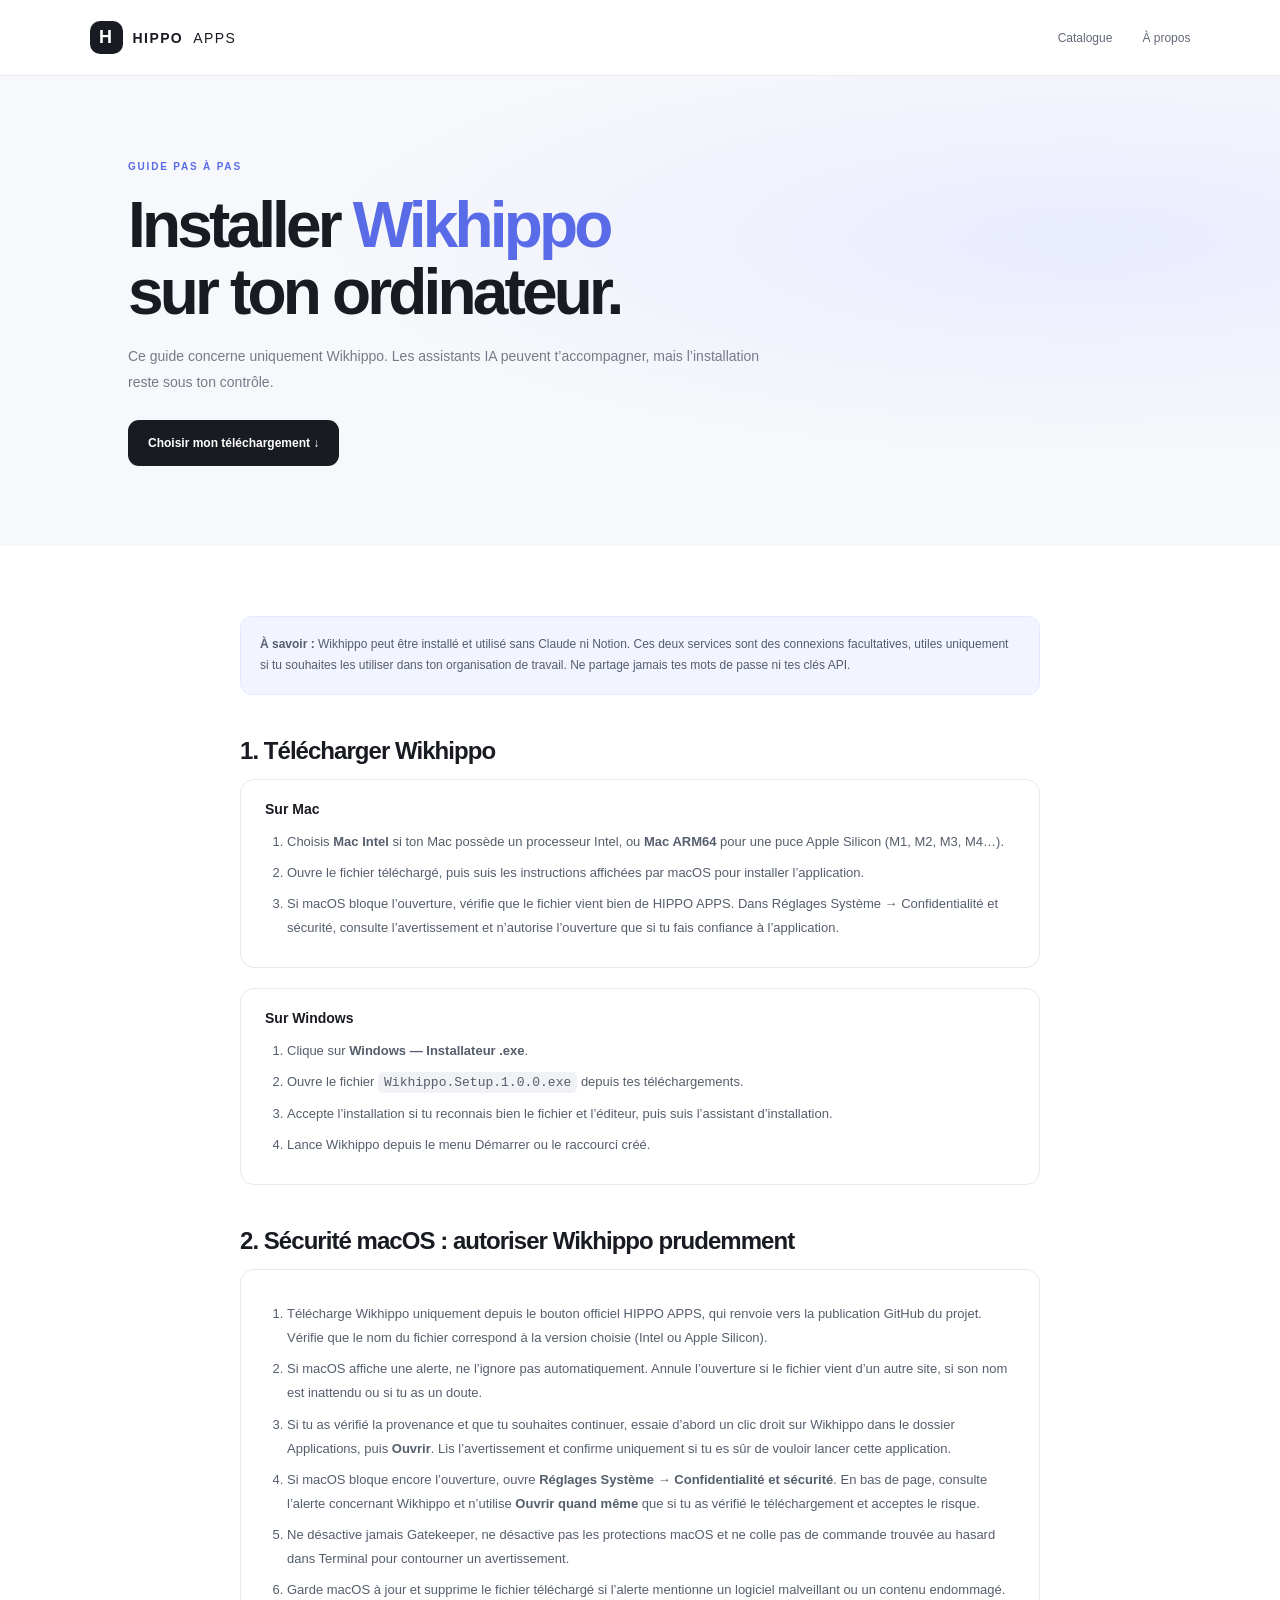
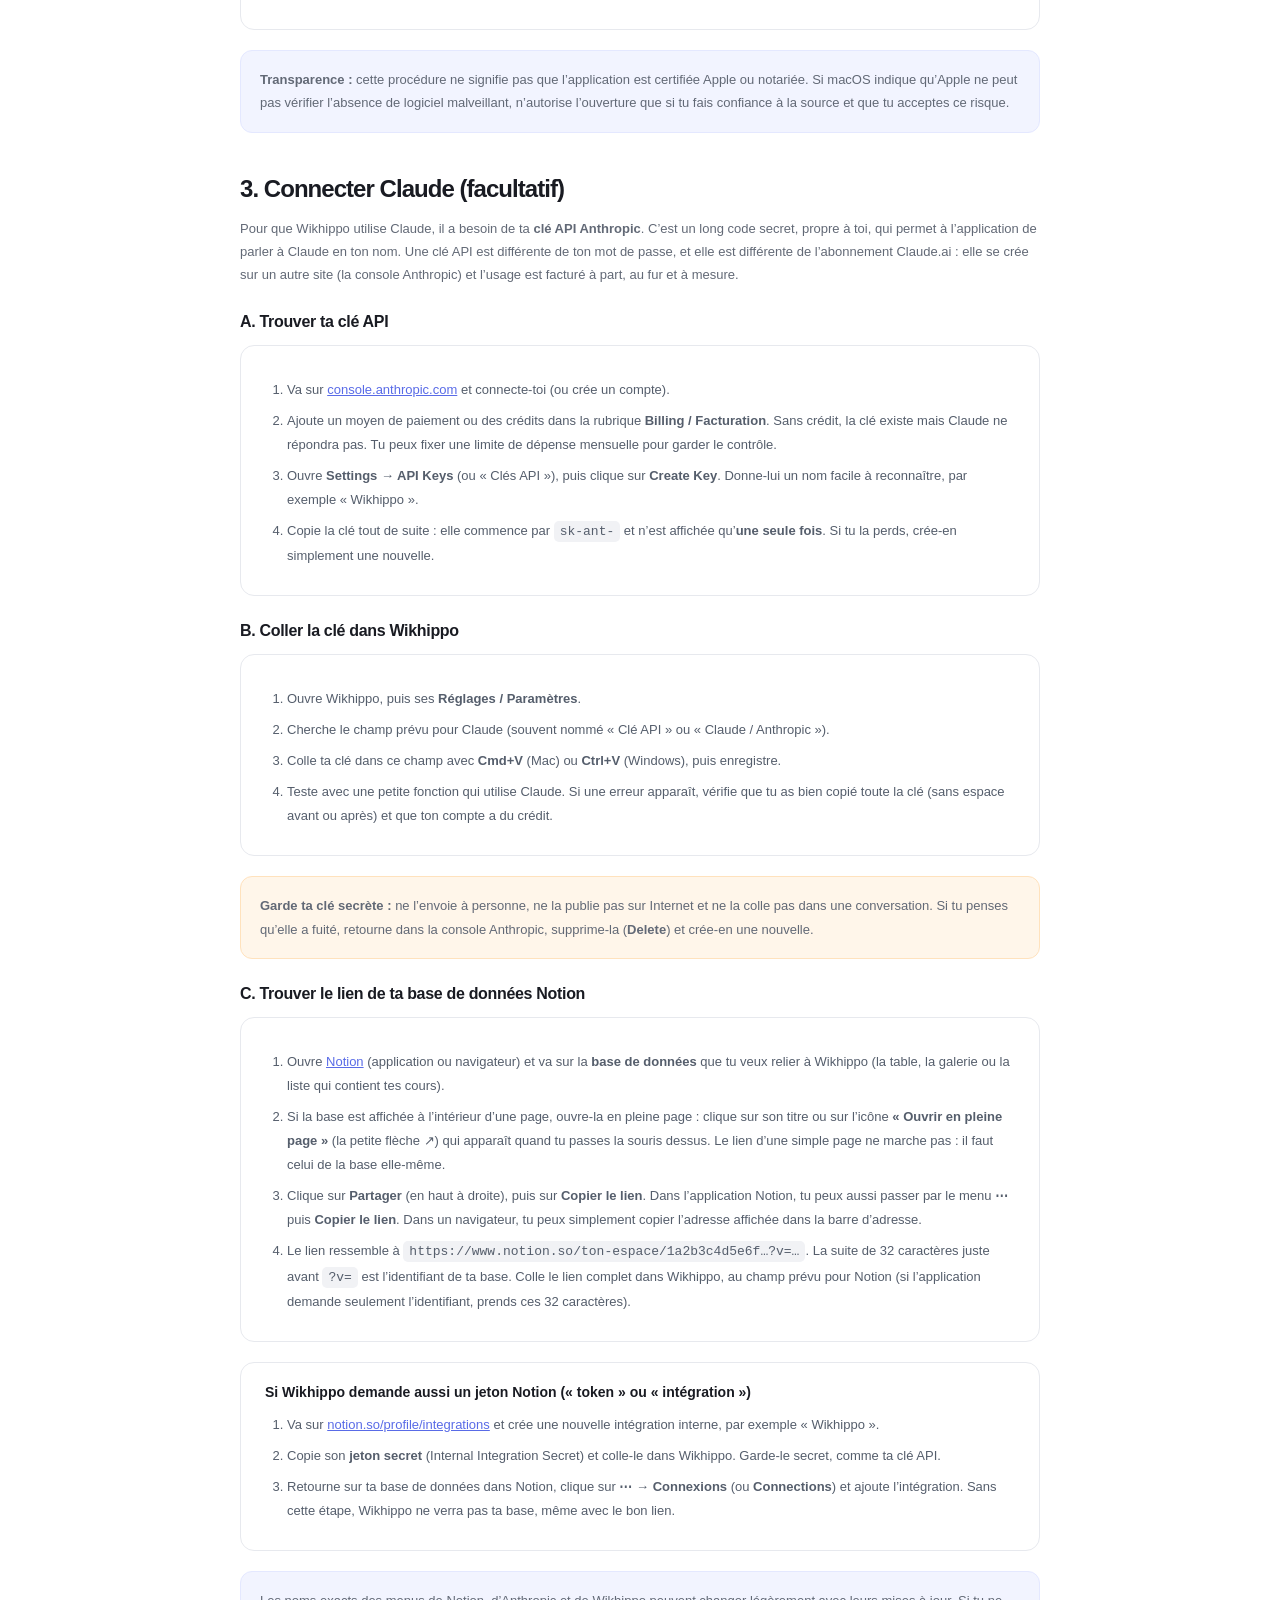
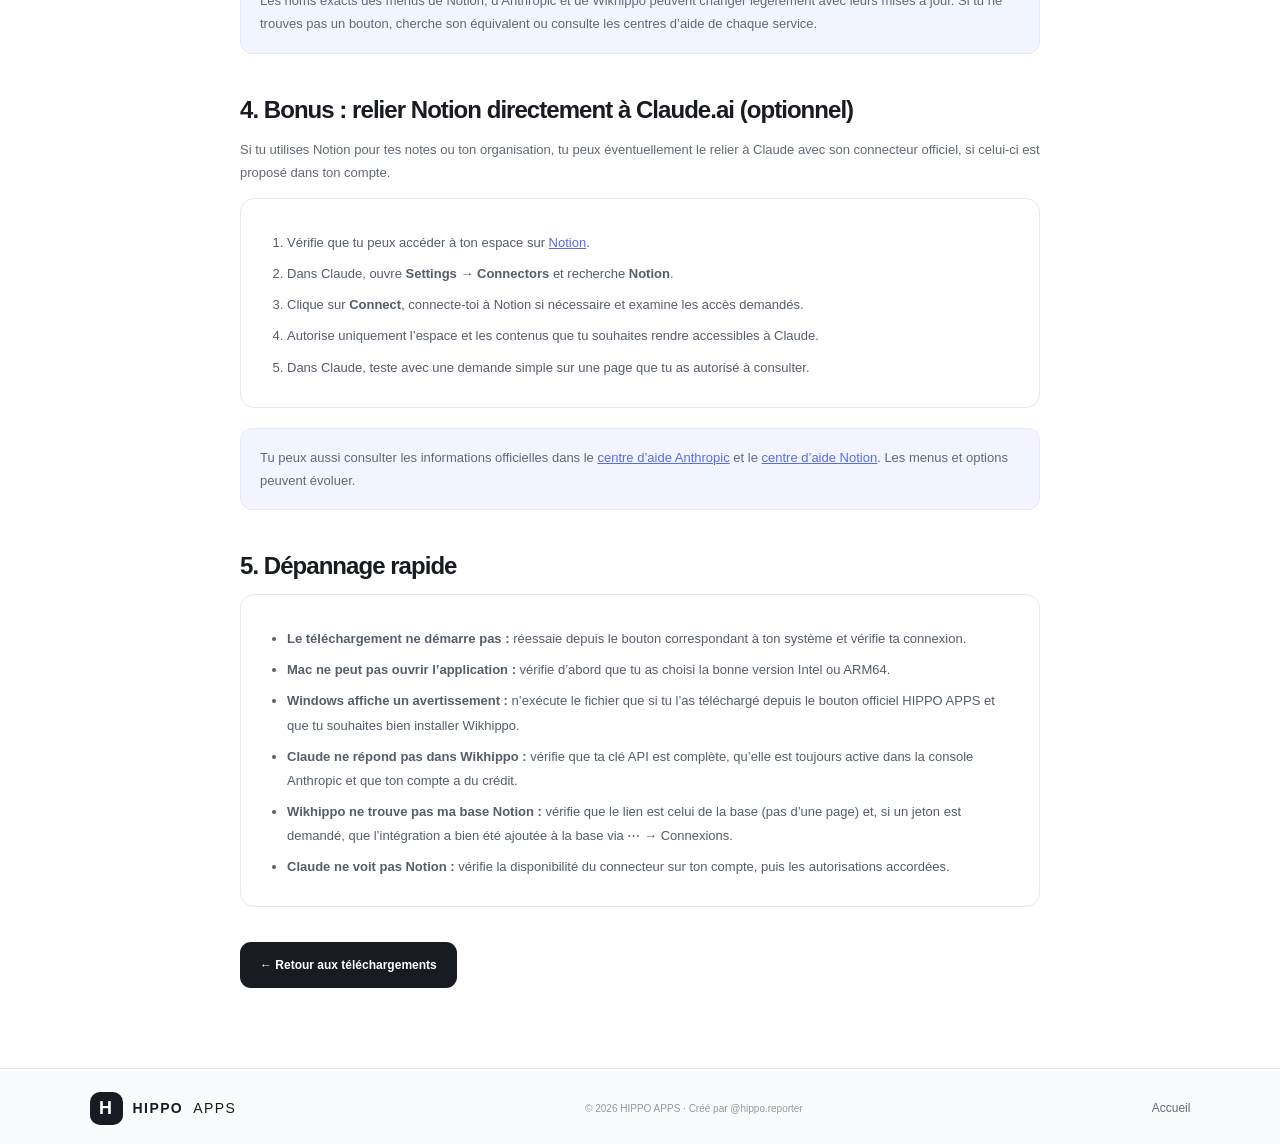
==== commit 937a257c: "Add files via upload" ====
--- a/installation.html
+++ b/installation.html
@@ -3,8 +3,14 @@
 <main class="help-page"><section class="help-hero"><label>GUIDE PAS À PAS</label><h1>Installer <em>Wikhippo</em><br>sur ton ordinateur.</h1><p>Ce guide concerne uniquement Wikhippo. Les assistants IA peuvent t’accompagner, mais l’installation reste sous ton contrôle.</p><a class="cta" href="index.html#catalogue">Choisir mon téléchargement ↓</a></section>
 <section class="help-content"><div class="help-note"><strong>À savoir :</strong> Wikhippo peut être installé et utilisé sans Claude ni Notion. Ces deux services sont des connexions facultatives, utiles uniquement si tu souhaites les utiliser dans ton organisation de travail. Ne partage jamais tes mots de passe ni tes clés API.</div>
 <h2>1. Télécharger Wikhippo</h2><div class="help-step"><b>Sur Mac</b><ol><li>Choisis <strong>Mac Intel</strong> si ton Mac possède un processeur Intel, ou <strong>Mac ARM64</strong> pour une puce Apple Silicon (M1, M2, M3, M4…).</li><li>Ouvre le fichier téléchargé, puis suis les instructions affichées par macOS pour installer l’application.</li><li>Si macOS bloque l’ouverture, vérifie que le fichier vient bien de HIPPO APPS. Dans Réglages Système → Confidentialité et sécurité, consulte l’avertissement et n’autorise l’ouverture que si tu fais confiance à l’application.</li></ol></div><div class="help-step"><b>Sur Windows</b><ol><li>Clique sur <strong>Windows — Installateur .exe</strong>.</li><li>Ouvre le fichier <code>Wikhippo.Setup.1.0.0.exe</code> depuis tes téléchargements.</li><li>Accepte l’installation si tu reconnais bien le fichier et l’éditeur, puis suis l’assistant d’installation.</li><li>Lance Wikhippo depuis le menu Démarrer ou le raccourci créé.</li></ol></div>
-<h2>2. Sécurité macOS : autoriser Wikhippo prudemment</h2><div class="help-step"><ol><li>Télécharge Wikhippo uniquement depuis le bouton officiel HIPPO APPS, qui renvoie vers la publication GitHub du projet. Vérifie que le nom du fichier correspond à la version choisie (Intel ou Apple Silicon).</li><li>Si macOS affiche une alerte, ne l’ignore pas automatiquement. Annule l’ouverture si le fichier vient d’un autre site, si son nom est inattendu ou si tu as un doute.</li><li>Si tu as vérifié la provenance et que tu souhaites continuer, essaie d’abord un clic droit sur Wikhippo dans le dossier Applications, puis <strong>Ouvrir</strong>. Lis l’avertissement et confirme uniquement si tu es sûr de vouloir lancer cette application.</li><li>Si macOS bloque encore l’ouverture, ouvre <strong>Réglages Système → Confidentialité et sécurité</strong>. En bas de page, consulte l’alerte concernant Wikhippo et n’utilise <strong>Ouvrir quand même</strong> que si tu as vérifié le téléchargement et acceptes le risque.</li><li>Ne désactive jamais Gatekeeper, ne désactive pas les protections macOS et ne colle pas de commande trouvée au hasard dans Terminal pour contourner un avertissement.</li><li>Garde macOS à jour et supprime le fichier téléchargé si l’alerte mentionne un logiciel malveillant ou un contenu endommagé.</li></ol></div><p class="help-note"><strong>Transparence :</strong> cette procédure ne signifie pas que l’application est certifiée Apple ou notariée. Si macOS indique qu’Apple ne peut pas vérifier l’absence de logiciel malveillant, n’autorise l’ouverture que si tu fais confiance à la source et que tu acceptes ce risque.</p><h2>3. Connecter Claude (facultatif)</h2><p>Claude est l’assistant IA d’Anthropic. La connexion d’un service externe se fait depuis les réglages de Claude, lorsqu’un connecteur adapté est disponible.</p><div class="help-step"><ol><li>Ouvre <a href="https://claude.ai/" target="_blank" rel="noopener">claude.ai</a> et connecte-toi à ton compte.</li><li>Ouvre <strong>Settings / Paramètres</strong>, puis cherche la rubrique <strong>Connectors / Connecteurs</strong> (le nom et la disponibilité peuvent varier selon le compte).</li><li>Choisis le service que tu souhaites relier, puis clique sur <strong>Connect</strong>.</li><li>Lis les autorisations demandées et valide uniquement celles que tu comprends et acceptes.</li><li>Retourne dans une conversation Claude et vérifie que le connecteur apparaît comme disponible avant de lui demander d’utiliser ces données.</li></ol></div><p class="help-note">Important : cette étape relie un connecteur à Claude ; elle ne crée pas automatiquement une intégration entre Claude et Wikhippo. Pour une intégration directe, l’application doit prévoir cette fonction séparément.</p>
-<h2>4. Connecter Notion à Claude (optionnel)</h2><p>Si tu utilises Notion pour tes notes ou ton organisation, tu peux éventuellement le relier à Claude avec son connecteur officiel, si celui-ci est proposé dans ton compte.</p><div class="help-step"><ol><li>Vérifie que tu peux accéder à ton espace sur <a href="https://www.notion.so/" target="_blank" rel="noopener">Notion</a>.</li><li>Dans Claude, ouvre <strong>Settings → Connectors</strong> et recherche <strong>Notion</strong>.</li><li>Clique sur <strong>Connect</strong>, connecte-toi à Notion si nécessaire et examine les accès demandés.</li><li>Autorise uniquement l’espace et les contenus que tu souhaites rendre accessibles à Claude.</li><li>Dans Claude, teste avec une demande simple sur une page que tu as autorisé à consulter.</li></ol></div><p class="help-note">Tu peux aussi consulter les informations officielles dans le <a href="https://support.anthropic.com/" target="_blank" rel="noopener">centre d’aide Anthropic</a> et le <a href="https://www.notion.so/help" target="_blank" rel="noopener">centre d’aide Notion</a>. Les menus et options peuvent évoluer.</p>
-<h2>5. Dépannage rapide</h2><div class="help-step"><ul><li><strong>Le téléchargement ne démarre pas :</strong> réessaie depuis le bouton correspondant à ton système et vérifie ta connexion.</li><li><strong>Mac ne peut pas ouvrir l’application :</strong> vérifie d’abord que tu as choisi la bonne version Intel ou ARM64.</li><li><strong>Windows affiche un avertissement :</strong> n’exécute le fichier que si tu l’as téléchargé depuis le bouton officiel HIPPO APPS et que tu souhaites bien installer Wikhippo.</li><li><strong>Claude ne voit pas Notion :</strong> vérifie la disponibilité du connecteur sur ton compte, puis les autorisations accordées.</li></ul></div>
+<h2>2. Sécurité macOS : autoriser Wikhippo prudemment</h2><div class="help-step"><ol><li>Télécharge Wikhippo uniquement depuis le bouton officiel HIPPO APPS, qui renvoie vers la publication GitHub du projet. Vérifie que le nom du fichier correspond à la version choisie (Intel ou Apple Silicon).</li><li>Si macOS affiche une alerte, ne l’ignore pas automatiquement. Annule l’ouverture si le fichier vient d’un autre site, si son nom est inattendu ou si tu as un doute.</li><li>Si tu as vérifié la provenance et que tu souhaites continuer, essaie d’abord un clic droit sur Wikhippo dans le dossier Applications, puis <strong>Ouvrir</strong>. Lis l’avertissement et confirme uniquement si tu es sûr de vouloir lancer cette application.</li><li>Si macOS bloque encore l’ouverture, ouvre <strong>Réglages Système → Confidentialité et sécurité</strong>. En bas de page, consulte l’alerte concernant Wikhippo et n’utilise <strong>Ouvrir quand même</strong> que si tu as vérifié le téléchargement et acceptes le risque.</li><li>Ne désactive jamais Gatekeeper, ne désactive pas les protections macOS et ne colle pas de commande trouvée au hasard dans Terminal pour contourner un avertissement.</li><li>Garde macOS à jour et supprime le fichier téléchargé si l’alerte mentionne un logiciel malveillant ou un contenu endommagé.</li></ol></div><p class="help-note"><strong>Transparence :</strong> cette procédure ne signifie pas que l’application est certifiée Apple ou notariée. Si macOS indique qu’Apple ne peut pas vérifier l’absence de logiciel malveillant, n’autorise l’ouverture que si tu fais confiance à la source et que tu acceptes ce risque.</p><h2>3. Connecter Claude (facultatif)</h2><p>Pour que Wikhippo utilise Claude, il a besoin de ta <strong>clé API Anthropic</strong>. C’est un long code secret, propre à toi, qui permet à l’application de parler à Claude en ton nom. Une clé API est différente de ton mot de passe, et elle est différente de l’abonnement Claude.ai : elle se crée sur un autre site (la console Anthropic) et l’usage est facturé à part, au fur et à mesure.</p>
+<h3>A. Trouver ta clé API</h3><div class="help-step"><ol><li>Va sur <a href="https://console.anthropic.com/" target="_blank" rel="noopener">console.anthropic.com</a> et connecte-toi (ou crée un compte).</li><li>Ajoute un moyen de paiement ou des crédits dans la rubrique <strong>Billing / Facturation</strong>. Sans crédit, la clé existe mais Claude ne répondra pas. Tu peux fixer une limite de dépense mensuelle pour garder le contrôle.</li><li>Ouvre <strong>Settings → API Keys</strong> (ou « Clés API »), puis clique sur <strong>Create Key</strong>. Donne-lui un nom facile à reconnaître, par exemple « Wikhippo ».</li><li>Copie la clé tout de suite : elle commence par <code>sk-ant-</code> et n’est affichée qu’<strong>une seule fois</strong>. Si tu la perds, crée-en simplement une nouvelle.</li></ol></div>
+<h3>B. Coller la clé dans Wikhippo</h3><div class="help-step"><ol><li>Ouvre Wikhippo, puis ses <strong>Réglages / Paramètres</strong>.</li><li>Cherche le champ prévu pour Claude (souvent nommé « Clé API » ou « Claude / Anthropic »).</li><li>Colle ta clé dans ce champ avec <strong>Cmd+V</strong> (Mac) ou <strong>Ctrl+V</strong> (Windows), puis enregistre.</li><li>Teste avec une petite fonction qui utilise Claude. Si une erreur apparaît, vérifie que tu as bien copié toute la clé (sans espace avant ou après) et que ton compte a du crédit.</li></ol></div>
+<p class="help-warn"><strong>Garde ta clé secrète :</strong> ne l’envoie à personne, ne la publie pas sur Internet et ne la colle pas dans une conversation. Si tu penses qu’elle a fuité, retourne dans la console Anthropic, supprime-la (<strong>Delete</strong>) et crée-en une nouvelle.</p>
+<h3>C. Trouver le lien de ta base de données Notion</h3><div class="help-step"><ol><li>Ouvre <a href="https://www.notion.so/" target="_blank" rel="noopener">Notion</a> (application ou navigateur) et va sur la <strong>base de données</strong> que tu veux relier à Wikhippo (la table, la galerie ou la liste qui contient tes cours).</li><li>Si la base est affichée à l’intérieur d’une page, ouvre-la en pleine page : clique sur son titre ou sur l’icône <strong>« Ouvrir en pleine page »</strong> (la petite flèche ↗) qui apparaît quand tu passes la souris dessus. Le lien d’une simple page ne marche pas : il faut celui de la base elle-même.</li><li>Clique sur <strong>Partager</strong> (en haut à droite), puis sur <strong>Copier le lien</strong>. Dans l’application Notion, tu peux aussi passer par le menu <strong>⋯</strong> puis <strong>Copier le lien</strong>. Dans un navigateur, tu peux simplement copier l’adresse affichée dans la barre d’adresse.</li><li>Le lien ressemble à <code>https://www.notion.so/ton-espace/1a2b3c4d5e6f…?v=…</code>. La suite de 32 caractères juste avant <code>?v=</code> est l’identifiant de ta base. Colle le lien complet dans Wikhippo, au champ prévu pour Notion (si l’application demande seulement l’identifiant, prends ces 32 caractères).</li></ol></div>
+<div class="help-step"><b>Si Wikhippo demande aussi un jeton Notion (« token » ou « intégration »)</b><ol><li>Va sur <a href="https://www.notion.so/profile/integrations" target="_blank" rel="noopener">notion.so/profile/integrations</a> et crée une nouvelle intégration interne, par exemple « Wikhippo ».</li><li>Copie son <strong>jeton secret</strong> (Internal Integration Secret) et colle-le dans Wikhippo. Garde-le secret, comme ta clé API.</li><li>Retourne sur ta base de données dans Notion, clique sur <strong>⋯ → Connexions</strong> (ou <strong>Connections</strong>) et ajoute l’intégration. Sans cette étape, Wikhippo ne verra pas ta base, même avec le bon lien.</li></ol></div>
+<p class="help-note">Les noms exacts des menus de Notion, d’Anthropic et de Wikhippo peuvent changer légèrement avec leurs mises à jour. Si tu ne trouves pas un bouton, cherche son équivalent ou consulte les centres d’aide de chaque service.</p>
+<h2>4. Bonus : relier Notion directement à Claude.ai (optionnel)</h2><p>Si tu utilises Notion pour tes notes ou ton organisation, tu peux éventuellement le relier à Claude avec son connecteur officiel, si celui-ci est proposé dans ton compte.</p><div class="help-step"><ol><li>Vérifie que tu peux accéder à ton espace sur <a href="https://www.notion.so/" target="_blank" rel="noopener">Notion</a>.</li><li>Dans Claude, ouvre <strong>Settings → Connectors</strong> et recherche <strong>Notion</strong>.</li><li>Clique sur <strong>Connect</strong>, connecte-toi à Notion si nécessaire et examine les accès demandés.</li><li>Autorise uniquement l’espace et les contenus que tu souhaites rendre accessibles à Claude.</li><li>Dans Claude, teste avec une demande simple sur une page que tu as autorisé à consulter.</li></ol></div><p class="help-note">Tu peux aussi consulter les informations officielles dans le <a href="https://support.anthropic.com/" target="_blank" rel="noopener">centre d’aide Anthropic</a> et le <a href="https://www.notion.so/help" target="_blank" rel="noopener">centre d’aide Notion</a>. Les menus et options peuvent évoluer.</p>
+<h2>5. Dépannage rapide</h2><div class="help-step"><ul><li><strong>Le téléchargement ne démarre pas :</strong> réessaie depuis le bouton correspondant à ton système et vérifie ta connexion.</li><li><strong>Mac ne peut pas ouvrir l’application :</strong> vérifie d’abord que tu as choisi la bonne version Intel ou ARM64.</li><li><strong>Windows affiche un avertissement :</strong> n’exécute le fichier que si tu l’as téléchargé depuis le bouton officiel HIPPO APPS et que tu souhaites bien installer Wikhippo.</li><li><strong>Claude ne répond pas dans Wikhippo :</strong> vérifie que ta clé API est complète, qu’elle est toujours active dans la console Anthropic et que ton compte a du crédit.</li><li><strong>Wikhippo ne trouve pas ma base Notion :</strong> vérifie que le lien est celui de la base (pas d’une page) et, si un jeton est demandé, que l’intégration a bien été ajoutée à la base via ⋯ → Connexions.</li><li><strong>Claude ne voit pas Notion :</strong> vérifie la disponibilité du connecteur sur ton compte, puis les autorisations accordées.</li></ul></div>
 <div class="help-bottom"><a class="cta" href="index.html#catalogue">← Retour aux téléchargements</a></div></section></main>
 <footer><a class="brand" href="index.html"><i>H</i> HIPPO <b>APPS</b></a><span>© <span id="year"></span> HIPPO APPS · Créé par @hippo.reporter</span><a href="index.html">Accueil</a></footer><script>document.querySelector('#year').textContent=new Date().getFullYear();document.querySelector('#menu').onclick=()=>document.querySelector('nav').classList.toggle('open');</script></body></html>
--- a/styles.css
+++ b/styles.css
@@ -13,3 +13,12 @@
 .prompt-text{width:100%;min-height:120px;resize:vertical;border:1px solid var(--line);border-radius:8px;padding:10px;font:11px/1.6 Arial,sans-serif;color:#4e5664;background:white}
 .copy-status{min-height:16px;margin-bottom:0!important;color:#21835f!important}
 @media(max-width:560px){.prompt-actions button{flex:1}.ai-help{padding:13px}}
+
+/* Icône large (GIF en entier) et blocs de commande */
+.appicon.wide{width:auto;height:50px;aspect-ratio:300/169;border-radius:10px;background:#fff;border:1px solid var(--line)}
+.appicon.wide img{object-fit:contain}
+.help-content pre{background:#191b22;color:#f3f4f8;border-radius:10px;padding:14px 16px;margin:12px 0;overflow-x:auto;font:12px/1.7 ui-monospace,SFMono-Regular,Menlo,Consolas,monospace;white-space:pre}
+.help-content pre code{background:none;padding:0;color:inherit}
+.help-warn{padding:17px 19px;background:#fff6ea;border:1px solid #ffe2bd;border-radius:12px;color:#6b4a1d;font-size:12px;line-height:1.8;margin:15px 0}
+.help-content h3{font-size:16px;letter-spacing:-.02em;margin:26px 0 8px}
+.platform-icon.apple::before{content:"⌘"}
